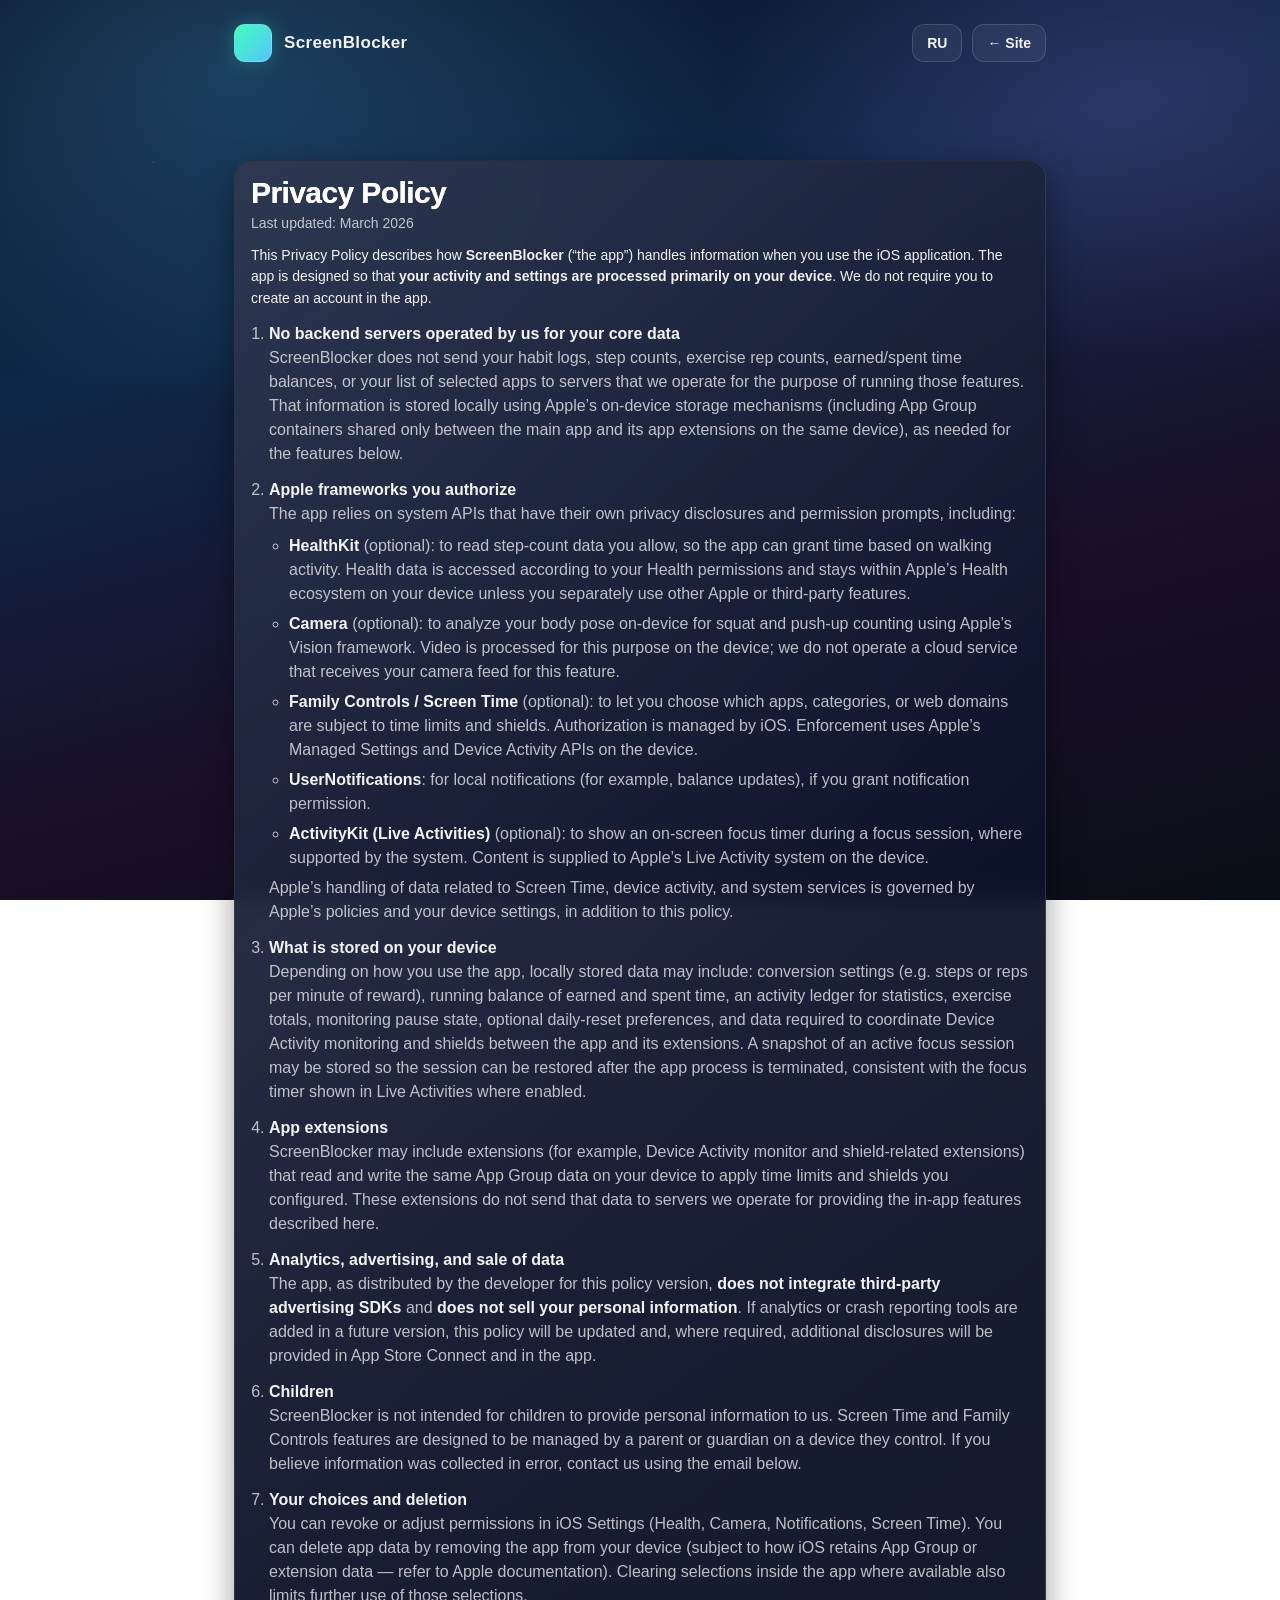
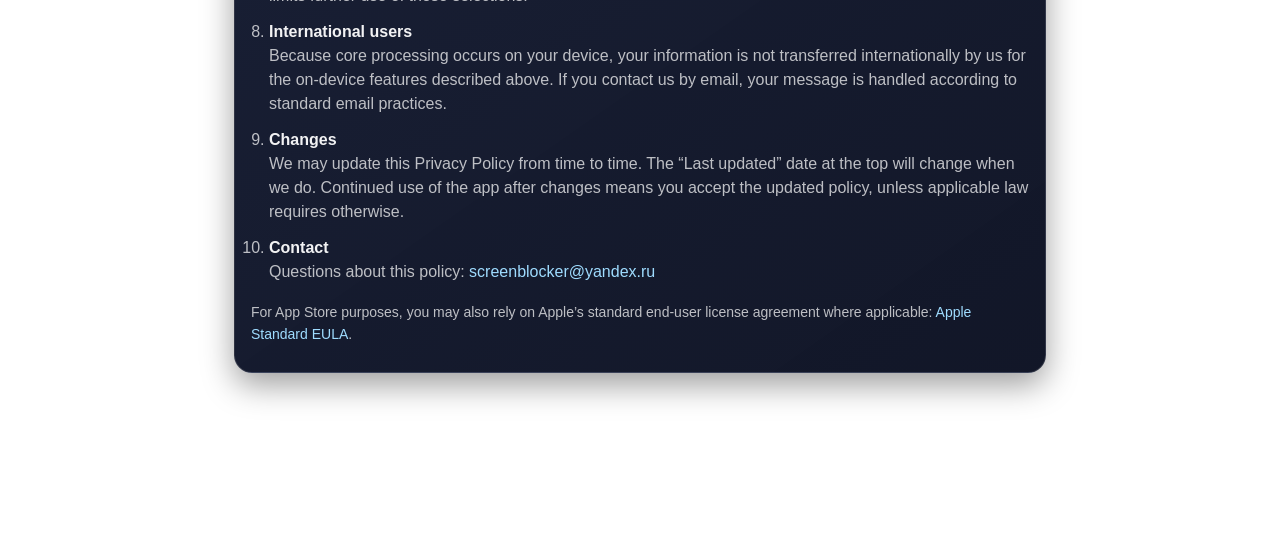
==== privacy-en.html @ 3ec7d8d7 "Add GitHub Pages site: landing + privacy (EN/RU) Made-with: Cursor" ====
<!doctype html>
<html lang="en">
<head>
  <meta charset="utf-8" />
  <meta name="viewport" content="width=device-width,initial-scale=1" />
  <title>ScreenBlocker — Privacy Policy</title>
  <meta name="description" content="ScreenBlocker Privacy Policy — Health, Camera, Screen Time, on-device data." />
  <link rel="stylesheet" href="styles.css" />
</head>
<body>
  <header class="container legal">
    <div class="topbar">
      <div class="brand">
        <div class="appicon-fallback" aria-hidden="true"></div>
        <span>ScreenBlocker</span>
      </div>
      <div style="display:flex; gap:10px; flex-wrap:wrap;">
        <a class="pill" href="privacy-ru.html">RU</a>
        <a class="pill" href="./">← Site</a>
      </div>
    </div>
  </header>

  <main class="container legal">
    <section class="section">
      <div class="glass-card">
        <h1>Privacy Policy</h1>
        <div class="muted">Last updated: March 2026</div>

        <p style="color:var(--text); margin-top:14px;">
          This Privacy Policy describes how <strong>ScreenBlocker</strong> (“the app”) handles information when you use the iOS application.
          The app is designed so that <strong>your activity and settings are processed primarily on your device</strong>. We do not require you to create an account in the app.
        </p>

        <ol>
          <li>
            <strong>No backend servers operated by us for your core data</strong><br/>
            ScreenBlocker does not send your habit logs, step counts, exercise rep counts, earned/spent time balances, or your list of selected apps to servers that we operate for the purpose of running those features. That information is stored locally using Apple’s on-device storage mechanisms (including App Group containers shared only between the main app and its app extensions on the same device), as needed for the features below.
          </li>
          <li>
            <strong>Apple frameworks you authorize</strong><br/>
            The app relies on system APIs that have their own privacy disclosures and permission prompts, including:
            <ul>
              <li><strong>HealthKit</strong> (optional): to read step-count data you allow, so the app can grant time based on walking activity. Health data is accessed according to your Health permissions and stays within Apple’s Health ecosystem on your device unless you separately use other Apple or third-party features.</li>
              <li><strong>Camera</strong> (optional): to analyze your body pose on-device for squat and push-up counting using Apple’s Vision framework. Video is processed for this purpose on the device; we do not operate a cloud service that receives your camera feed for this feature.</li>
              <li><strong>Family Controls / Screen Time</strong> (optional): to let you choose which apps, categories, or web domains are subject to time limits and shields. Authorization is managed by iOS. Enforcement uses Apple’s Managed Settings and Device Activity APIs on the device.</li>
              <li><strong>UserNotifications</strong>: for local notifications (for example, balance updates), if you grant notification permission.</li>
              <li><strong>ActivityKit (Live Activities)</strong> (optional): to show an on-screen focus timer during a focus session, where supported by the system. Content is supplied to Apple’s Live Activity system on the device.</li>
            </ul>
            Apple’s handling of data related to Screen Time, device activity, and system services is governed by Apple’s policies and your device settings, in addition to this policy.
          </li>
          <li>
            <strong>What is stored on your device</strong><br/>
            Depending on how you use the app, locally stored data may include: conversion settings (e.g. steps or reps per minute of reward), running balance of earned and spent time, an activity ledger for statistics, exercise totals, monitoring pause state, optional daily-reset preferences, and data required to coordinate Device Activity monitoring and shields between the app and its extensions. A snapshot of an active focus session may be stored so the session can be restored after the app process is terminated, consistent with the focus timer shown in Live Activities where enabled.
          </li>
          <li>
            <strong>App extensions</strong><br/>
            ScreenBlocker may include extensions (for example, Device Activity monitor and shield-related extensions) that read and write the same App Group data on your device to apply time limits and shields you configured. These extensions do not send that data to servers we operate for providing the in-app features described here.
          </li>
          <li>
            <strong>Analytics, advertising, and sale of data</strong><br/>
            The app, as distributed by the developer for this policy version, <strong>does not integrate third-party advertising SDKs</strong> and <strong>does not sell your personal information</strong>. If analytics or crash reporting tools are added in a future version, this policy will be updated and, where required, additional disclosures will be provided in App Store Connect and in the app.
          </li>
          <li>
            <strong>Children</strong><br/>
            ScreenBlocker is not intended for children to provide personal information to us. Screen Time and Family Controls features are designed to be managed by a parent or guardian on a device they control. If you believe information was collected in error, contact us using the email below.
          </li>
          <li>
            <strong>Your choices and deletion</strong><br/>
            You can revoke or adjust permissions in iOS Settings (Health, Camera, Notifications, Screen Time). You can delete app data by removing the app from your device (subject to how iOS retains App Group or extension data — refer to Apple documentation). Clearing selections inside the app where available also limits further use of those selections.
          </li>
          <li>
            <strong>International users</strong><br/>
            Because core processing occurs on your device, your information is not transferred internationally by us for the on-device features described above. If you contact us by email, your message is handled according to standard email practices.
          </li>
          <li>
            <strong>Changes</strong><br/>
            We may update this Privacy Policy from time to time. The “Last updated” date at the top will change when we do. Continued use of the app after changes means you accept the updated policy, unless applicable law requires otherwise.
          </li>
          <li>
            <strong>Contact</strong><br/>
            Questions about this policy: <a href="mailto:screenblocker@yandex.ru">screenblocker@yandex.ru</a>
          </li>
        </ol>

        <p class="muted" style="margin-top:18px;">
          For App Store purposes, you may also rely on Apple’s standard end-user license agreement where applicable:
          <a href="https://www.apple.com/legal/internet-services/itunes/dev/stdeula/">Apple Standard EULA</a>.
        </p>
      </div>
    </section>

    <footer class="footer">
      <p>© ScreenBlocker</p>
    </footer>
  </main>
</body>
</html>
---- styles.css ----
/* ScreenBlocker web — визуально близко к AppBackgroundView + GlassCard (SwiftUI) */

:root {
  --bg-deep-1: #0a1020;
  --bg-deep-2: #0f1a32;
  --bg-deep-3: #120a1c;
  --text: rgba(255, 255, 255, 0.94);
  --muted: rgba(255, 255, 255, 0.72);
  --stroke: rgba(255, 255, 255, 0.14);
  --neon-green: #40ffb8;
  --neon-blue: #56c4ff;
  --neon-purple: #ad7dff;
  --glass-top: rgba(23, 33, 61, 0.96);
  --glass-mid: rgba(13, 20, 43, 0.95);
  --glass-bot: rgba(8, 13, 31, 0.96);
}

* { box-sizing: border-box; }
html, body { height: 100%; }

body {
  margin: 0;
  font-family: -apple-system, BlinkMacSystemFont, "SF Pro Text", "Segoe UI", Roboto, Helvetica, Arial, sans-serif;
  color: var(--text);
  position: relative;
  z-index: 0;
  /* Базовый градиент как AppTheme.screenGradient */
  background:
    radial-gradient(900px 600px at 18% 8%, rgba(86, 196, 255, 0.22), transparent 55%),
    radial-gradient(800px 520px at 88% 12%, rgba(173, 125, 255, 0.18), transparent 50%),
    radial-gradient(700px 500px at 50% 80%, rgba(64, 255, 184, 0.10), transparent 45%),
    linear-gradient(165deg,
      #0a1428 0%,
      #0f2848 32%,
      #1a0f28 68%,
      #0a0e18 100%);
  background-attachment: fixed;
}

/* Лёгкий «звёздный» слой без тяжёлого JS */
body::before {
  content: "";
  position: fixed;
  inset: 0;
  z-index: -1;
  pointer-events: none;
  opacity: 0.35;
  background-image:
    radial-gradient(1.5px 1.5px at 12% 18%, rgba(255,255,255,0.5), transparent),
    radial-gradient(1px 1px at 45% 8%, rgba(86,196,255,0.6), transparent),
    radial-gradient(1px 1px at 78% 22%, rgba(255,255,255,0.35), transparent),
    radial-gradient(1.5px 1.5px at 30% 55%, rgba(64,255,184,0.45), transparent),
    radial-gradient(1px 1px at 92% 60%, rgba(173,125,255,0.4), transparent),
    radial-gradient(1px 1px at 8% 78%, rgba(255,255,255,0.3), transparent),
    radial-gradient(1.5px 1.5px at 62% 88%, rgba(86,196,255,0.35), transparent);
  background-size: 100% 100%;
}

img { max-width: 100%; height: auto; }

a {
  color: #9fdcff;
  text-decoration: none;
  transition: color 0.15s ease, text-shadow 0.15s ease;
}
a:hover {
  color: var(--neon-green);
  text-shadow: 0 0 12px rgba(64, 255, 184, 0.35);
}

.container { max-width: 1040px; margin: 0 auto; padding: 24px; }

/* Навигация — «стеклянная» полоса */
.nav-wrap {
  padding: 10px 14px;
  border-radius: 20px;
  background: linear-gradient(145deg, var(--glass-top), var(--glass-mid) 55%, var(--glass-bot));
  border: 1px solid var(--stroke);
  box-shadow: 0 8px 28px rgba(0, 0, 0, 0.35);
  backdrop-filter: blur(14px);
  -webkit-backdrop-filter: blur(14px);
}

.nav {
  display: flex;
  align-items: center;
  justify-content: space-between;
  gap: 16px;
}

.brand {
  display: flex;
  align-items: center;
  gap: 12px;
  font-weight: 700;
  font-size: 17px;
  letter-spacing: 0.02em;
}

.appicon {
  width: 38px;
  height: 38px;
  border-radius: 11px;
  border: 1px solid var(--stroke);
  object-fit: cover;
}

.appicon-fallback {
  width: 38px;
  height: 38px;
  border-radius: 11px;
  border: 1px solid var(--stroke);
  background: linear-gradient(135deg, var(--neon-green), var(--neon-blue));
  box-shadow: 0 0 20px rgba(64, 255, 184, 0.25);
}

.nav-links {
  display: flex;
  flex-wrap: wrap;
  gap: 12px 16px;
  align-items: center;
}

.nav-links a {
  font-size: 14px;
  font-weight: 600;
  color: rgba(255, 255, 255, 0.88);
}
.nav-links a:hover { color: var(--neon-green); }

.lang-switch { font-size: 13px; color: var(--muted); }
.lang-switch a { font-weight: 700; }

.hero {
  display: grid;
  grid-template-columns: 1.15fr 0.85fr;
  gap: 28px;
  align-items: center;
  padding: 28px 0 8px;
}

h1 {
  font-size: 44px;
  line-height: 1.06;
  margin: 0 0 12px;
  font-weight: 800;
  letter-spacing: -0.02em;
  background: linear-gradient(120deg, #fff 0%, rgba(255,255,255,0.92) 40%, var(--neon-green) 120%);
  -webkit-background-clip: text;
  background-clip: text;
  color: transparent;
}

.subtitle {
  color: var(--muted);
  font-size: 17px;
  line-height: 1.55;
  margin: 0 0 20px;
}

.cta { display: flex; gap: 12px; flex-wrap: wrap; margin-bottom: 8px; }

.button {
  display: inline-flex;
  align-items: center;
  justify-content: center;
  padding: 12px 18px;
  border-radius: 14px;
  font-weight: 700;
  font-size: 15px;
  border: 1px solid var(--stroke);
  background: rgba(255, 255, 255, 0.06);
  color: var(--text);
}

.button.primary {
  border: none;
  color: #061018;
  background: linear-gradient(95deg, var(--neon-green), var(--neon-blue));
  box-shadow: 0 4px 24px rgba(64, 255, 184, 0.22), 0 2px 12px rgba(86, 196, 255, 0.15);
}
.button.primary:hover {
  color: #041018;
  filter: brightness(1.06);
  text-shadow: none;
}

.note {
  color: var(--muted);
  font-size: 13px;
  margin-top: 8px;
}
.note code {
  font-size: 12px;
  background: rgba(255,255,255,0.06);
  padding: 2px 6px;
  border-radius: 6px;
}

.hero-media { display: flex; justify-content: center; }

.phone {
  width: 280px;
  max-width: 100%;
  border-radius: 28px;
  border: 1px solid var(--stroke);
  box-shadow:
    0 24px 60px rgba(0, 0, 0, 0.5),
    0 0 40px rgba(86, 196, 255, 0.08);
}

.phone-placeholder {
  width: 280px;
  max-width: 100%;
  min-height: 420px;
  border-radius: 28px;
  border: 1px dashed rgba(255, 255, 255, 0.18);
  display: flex;
  align-items: center;
  justify-content: center;
  color: var(--muted);
  font-size: 14px;
  text-align: center;
  padding: 22px;
  background: linear-gradient(160deg, rgba(255,255,255,0.05), rgba(255,255,255,0.02));
}

.section { padding: 32px 0; }

.section-title {
  margin: 0 0 18px;
  font-size: 26px;
  font-weight: 800;
  color: var(--neon-green);
  text-shadow: 0 0 28px rgba(64, 255, 184, 0.2);
  letter-spacing: -0.02em;
}

.grid {
  display: grid;
  grid-template-columns: repeat(3, 1fr);
  gap: 14px;
}

/* Glass card ≈ GlassCardModifier fill */
.glass-card {
  position: relative;
  border-radius: 18px;
  padding: 16px 16px 17px;
  background: linear-gradient(145deg, var(--glass-top) 0%, var(--glass-mid) 52%, var(--glass-bot) 100%);
  border: 1px solid rgba(255, 255, 255, 0.12);
  box-shadow: 0 12px 32px rgba(0, 0, 0, 0.38);
  backdrop-filter: blur(12px);
  -webkit-backdrop-filter: blur(12px);
  overflow: hidden;
}

.glass-card::after {
  content: "";
  position: absolute;
  inset: 0;
  border-radius: inherit;
  pointer-events: none;
  background: linear-gradient(135deg, rgba(255,255,255,0.10) 0%, rgba(255,255,255,0.03) 35%, transparent 55%);
}

.glass-card h3 {
  position: relative;
  z-index: 1;
  margin: 0 0 8px;
  font-size: 16px;
  font-weight: 700;
  color: #fff;
}

.glass-card p {
  position: relative;
  z-index: 1;
  margin: 0;
  color: var(--muted);
  line-height: 1.5;
  font-size: 14px;
}

.screens {
  display: grid;
  grid-template-columns: repeat(3, 1fr);
  gap: 14px;
}

.screens img {
  width: 100%;
  border-radius: 18px;
  border: 1px solid var(--stroke);
  box-shadow: 0 16px 40px rgba(0, 0, 0, 0.35);
}

.screen-slot {
  min-height: 220px;
  border-radius: 18px;
  border: 1px dashed rgba(255, 255, 255, 0.16);
  display: flex;
  align-items: center;
  justify-content: center;
  color: var(--muted);
  font-size: 13px;
  text-align: center;
  padding: 16px;
  background: linear-gradient(160deg, rgba(255,255,255,0.04), rgba(255,255,255,0.015));
}

.screens-hint { display: none; }

.footer {
  padding: 28px 0 36px;
  color: var(--muted);
  font-size: 14px;
  text-align: center;
}

/* ——— Legal / privacy pages ——— */
.legal { max-width: 860px; }
.legal .glass-card h1 {
  font-size: 30px;
  margin: 0 0 6px;
  color: #fff;
  text-shadow: none;
}
.legal .muted { color: var(--muted); font-size: 14px; }
.legal .glass-card > p { color: var(--muted); }
.legal p { margin: 10px 0; color: var(--muted); line-height: 1.55; }
.legal ol { margin: 12px 0 0; padding-left: 18px; }
.legal li { margin: 12px 0; color: var(--muted); line-height: 1.5; }
.legal li strong { color: rgba(255,255,255,0.95); }
.legal ul { margin: 8px 0 0; padding-left: 20px; }
.legal ul li { margin: 6px 0; }

.topbar {
  display: flex;
  justify-content: space-between;
  align-items: center;
  gap: 12px;
  margin-bottom: 18px;
  flex-wrap: wrap;
}

.pill {
  display: inline-flex;
  align-items: center;
  justify-content: center;
  padding: 10px 14px;
  border-radius: 12px;
  border: 1px solid rgba(255, 255, 255, 0.14);
  background: rgba(255, 255, 255, 0.06);
  color: var(--text);
  font-weight: 700;
  font-size: 14px;
  white-space: nowrap;
  backdrop-filter: blur(10px);
}
.pill:hover {
  border-color: rgba(64, 255, 184, 0.35);
  color: var(--neon-green);
}

@media (max-width: 900px) {
  .container { padding: 16px; }

  .nav {
    flex-direction: column;
    align-items: flex-start;
  }

  .nav-links {
    width: 100%;
  }

  .hero { grid-template-columns: 1fr; }
  .grid { grid-template-columns: 1fr; }
  h1 { font-size: 34px; }

  .screens {
    display: flex;
    gap: 12px;
    overflow-x: auto;
    padding-bottom: 8px;
    -webkit-overflow-scrolling: touch;
    scroll-snap-type: x mandatory;
  }

  .screens img,
  .screen-slot {
    flex: 0 0 78%;
    scroll-snap-align: start;
  }

  .screens-hint {
    display: flex;
    align-items: center;
    justify-content: center;
    gap: 10px;
    margin-top: 10px;
    color: var(--muted);
    font-size: 12px;
  }

  .dots { display: inline-flex; gap: 6px; }
  .dot {
    width: 6px;
    height: 6px;
    border-radius: 999px;
    background: rgba(255, 255, 255, 0.28);
  }
  .dot.active { background: var(--neon-green); }
}
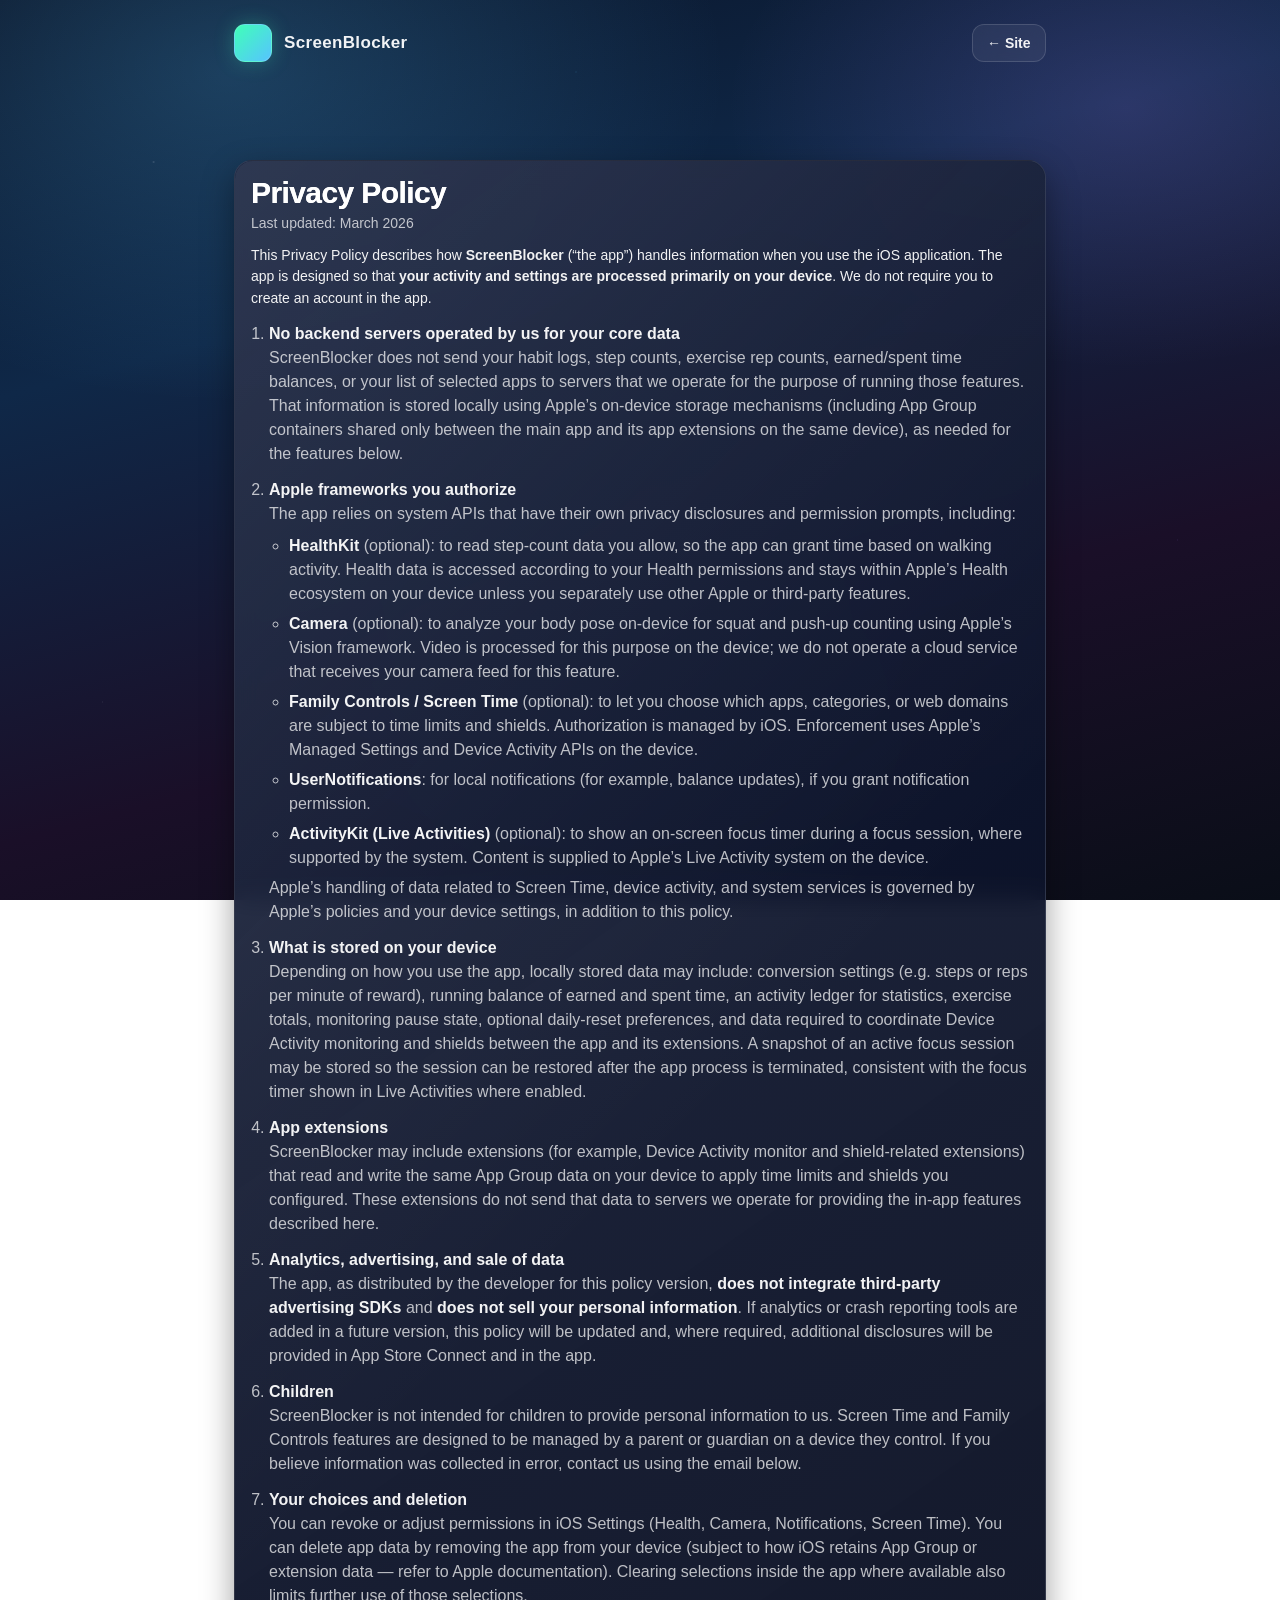
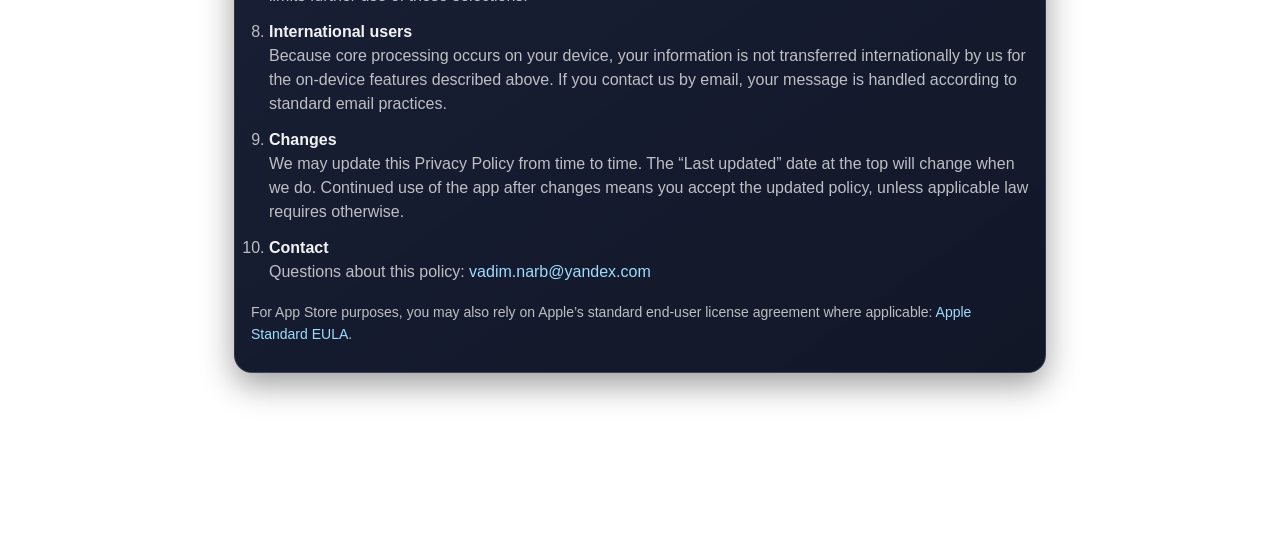
==== commit 54fec7c6: "Privacy EN-only, support vadim.narb@yandex.com, remove RU policy page Made-with: Cursor" ====
--- a/privacy-en.html
+++ b/privacy-en.html
@@ -15,7 +15,6 @@
         <span>ScreenBlocker</span>
       </div>
       <div style="display:flex; gap:10px; flex-wrap:wrap;">
-        <a class="pill" href="privacy-ru.html">RU</a>
         <a class="pill" href="./">← Site</a>
       </div>
     </div>
@@ -79,7 +78,7 @@
           </li>
           <li>
             <strong>Contact</strong><br/>
-            Questions about this policy: <a href="mailto:screenblocker@yandex.ru">screenblocker@yandex.ru</a>
+            Questions about this policy: <a href="mailto:vadim.narb@yandex.com">vadim.narb@yandex.com</a>
           </li>
         </ol>
 
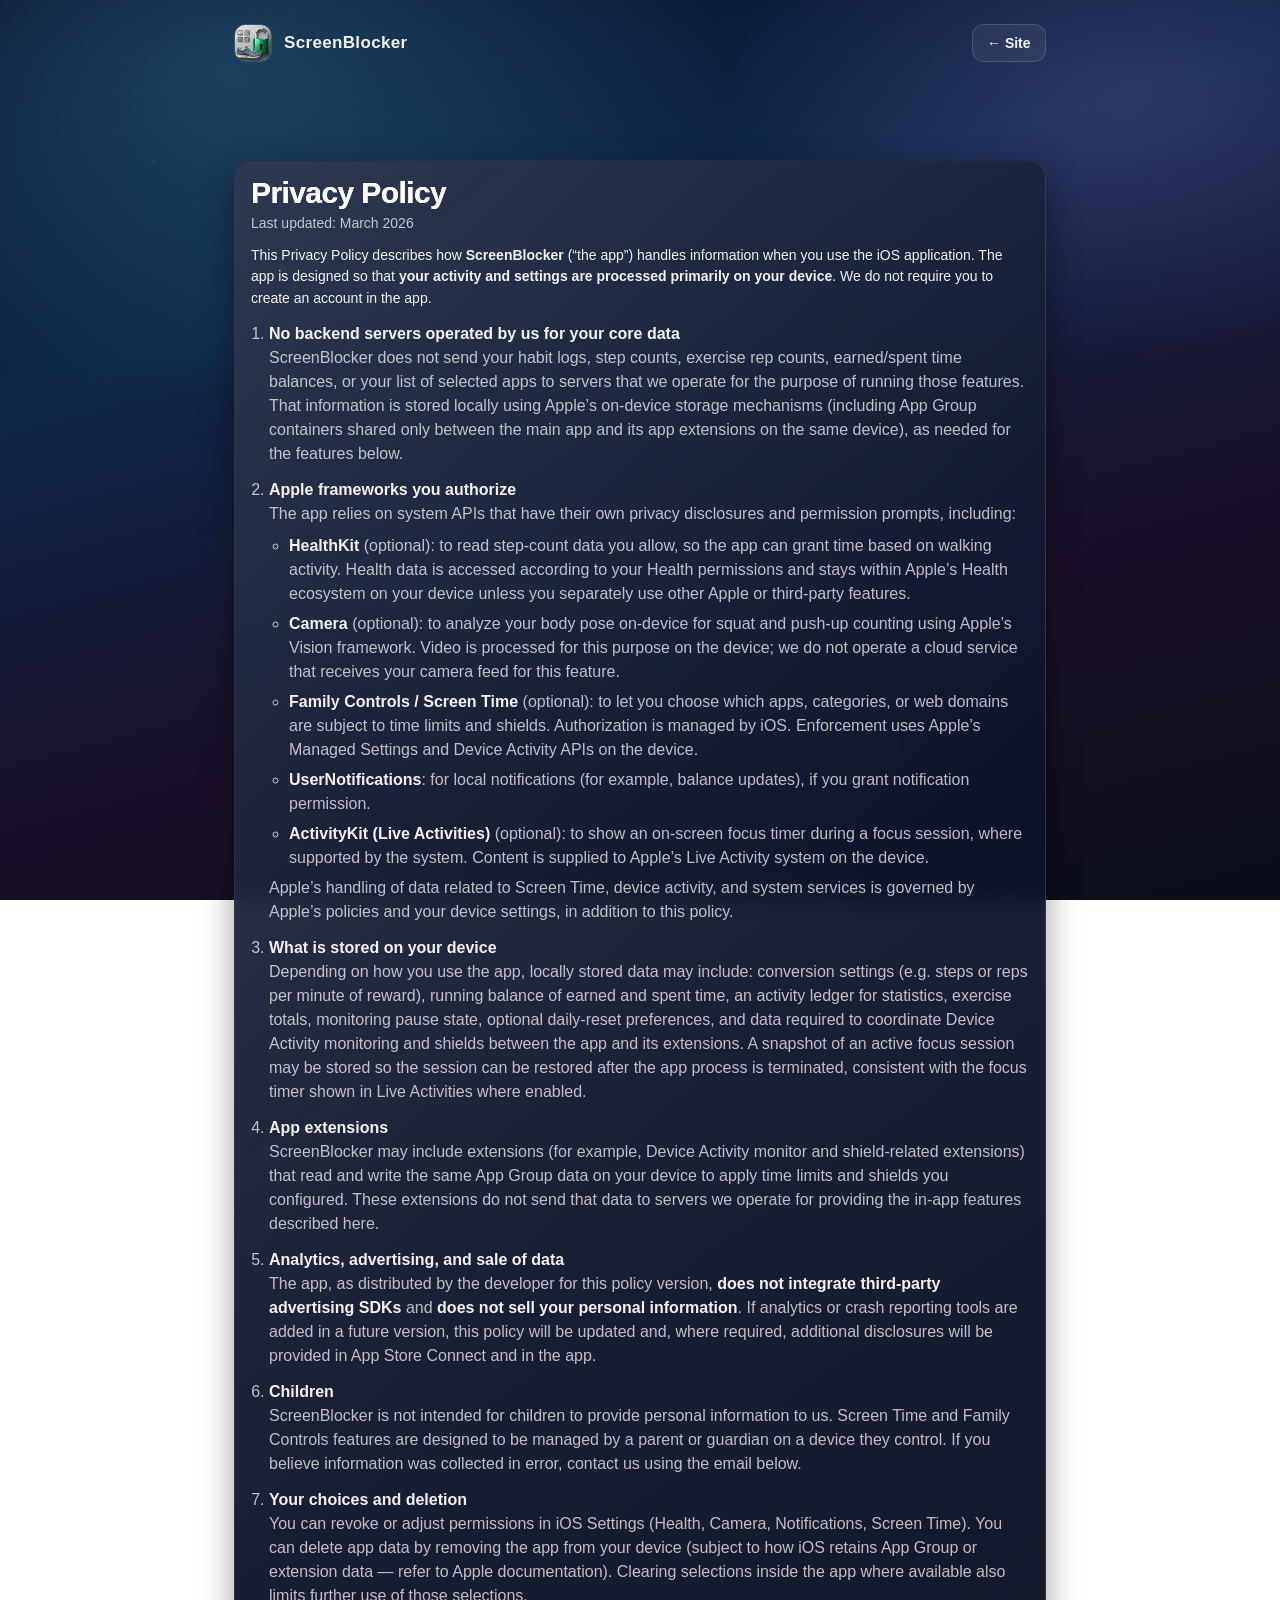
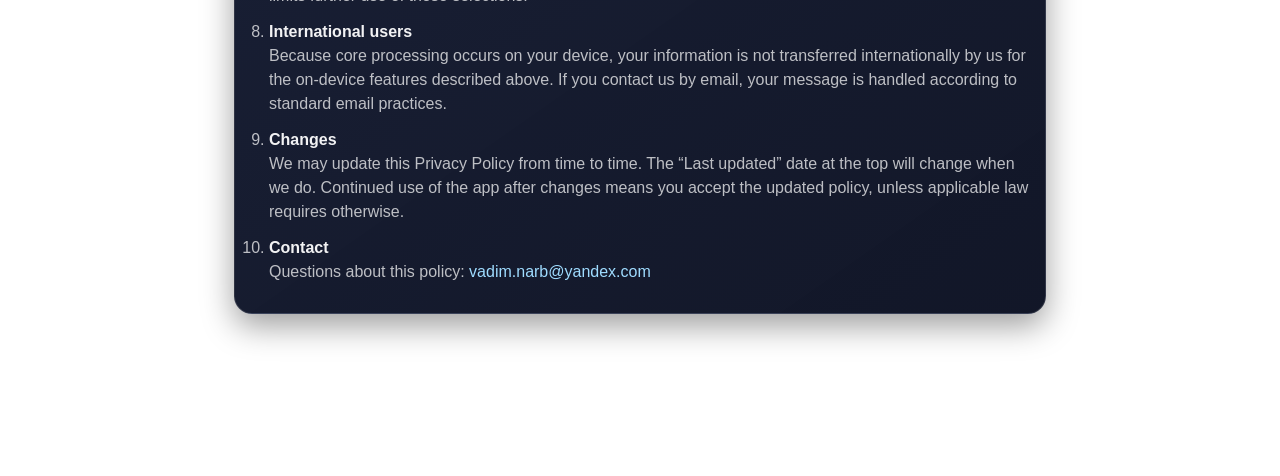
==== commit 4406e662: "update" ====
--- a/privacy-en.html
+++ b/privacy-en.html
@@ -11,7 +11,7 @@
   <header class="container legal">
     <div class="topbar">
       <div class="brand">
-        <div class="appicon-fallback" aria-hidden="true"></div>
+        <img class="appicon" src="assets/appIcon.jpg" alt="ScreenBlocker" />
         <span>ScreenBlocker</span>
       </div>
       <div style="display:flex; gap:10px; flex-wrap:wrap;">
@@ -82,10 +82,6 @@
           </li>
         </ol>
 
-        <p class="muted" style="margin-top:18px;">
-          For App Store purposes, you may also rely on Apple’s standard end-user license agreement where applicable:
-          <a href="https://www.apple.com/legal/internet-services/itunes/dev/stdeula/">Apple Standard EULA</a>.
-        </p>
       </div>
     </section>
 
